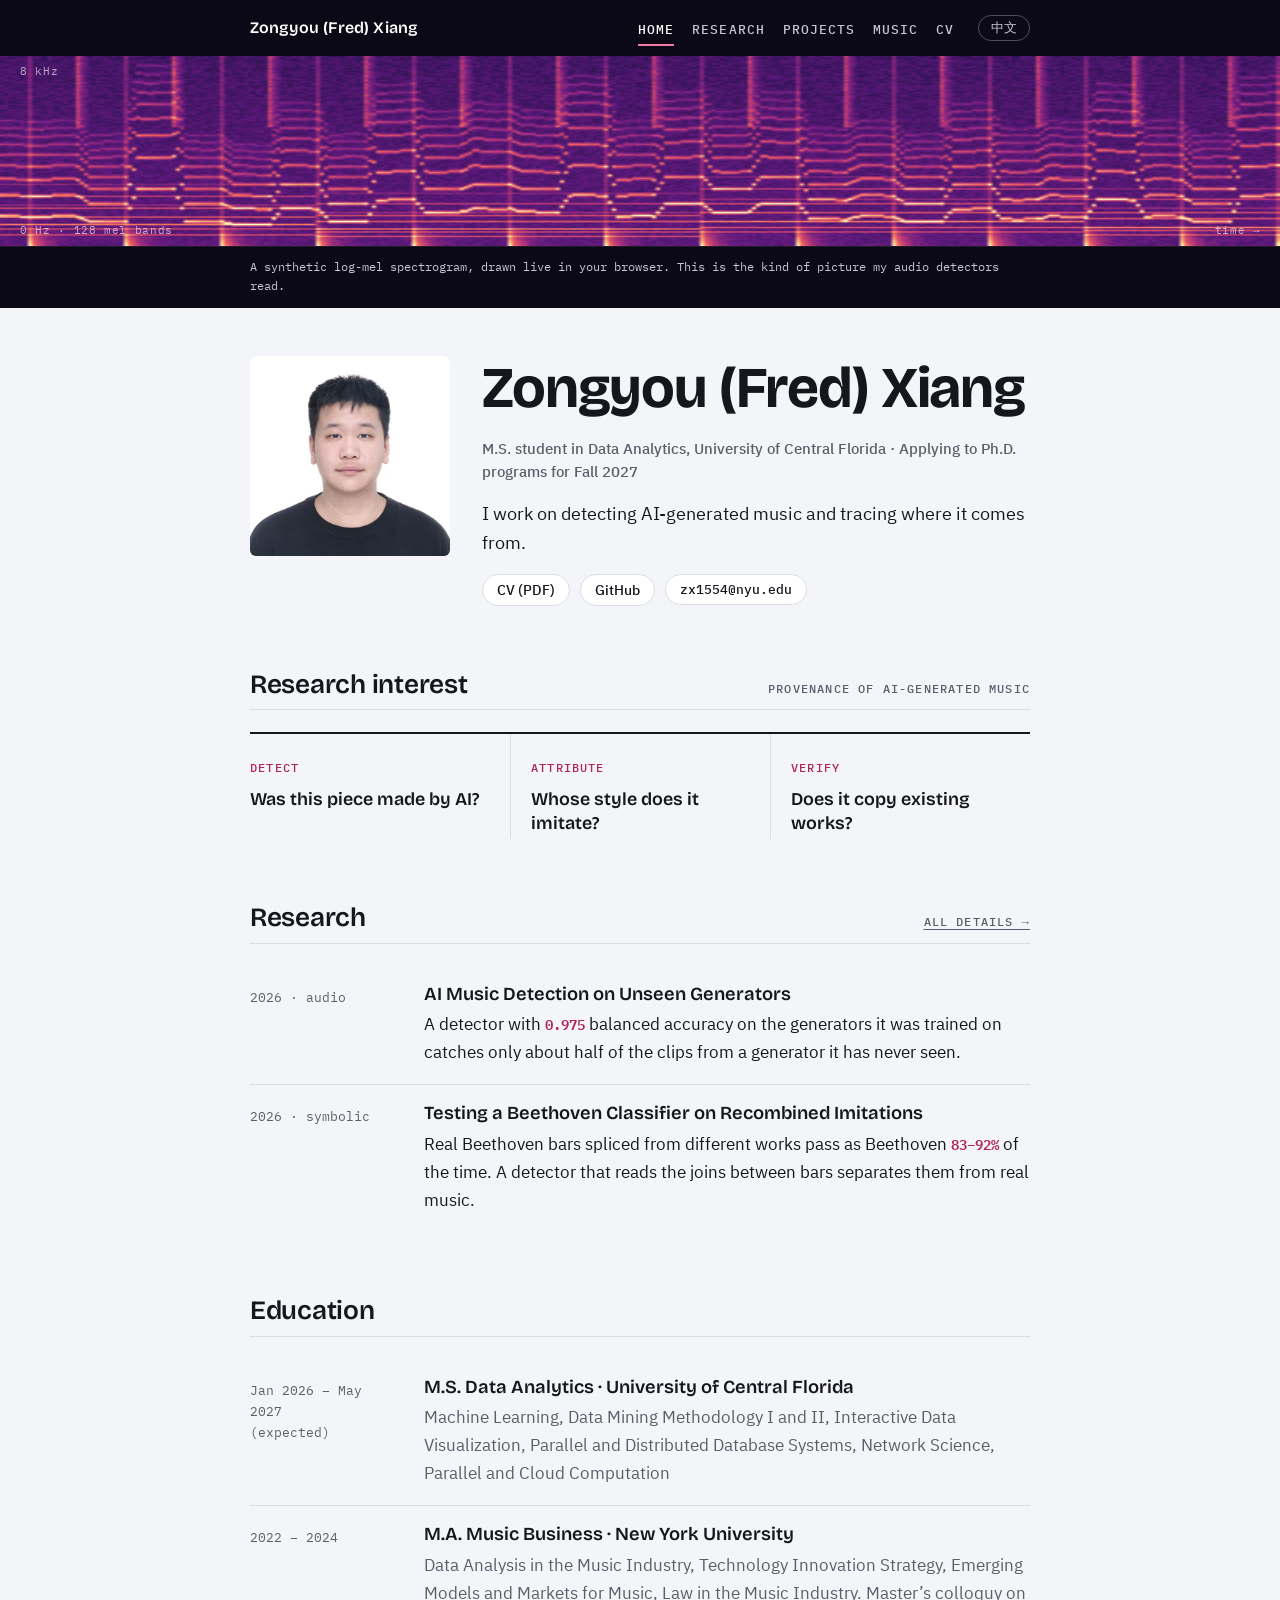
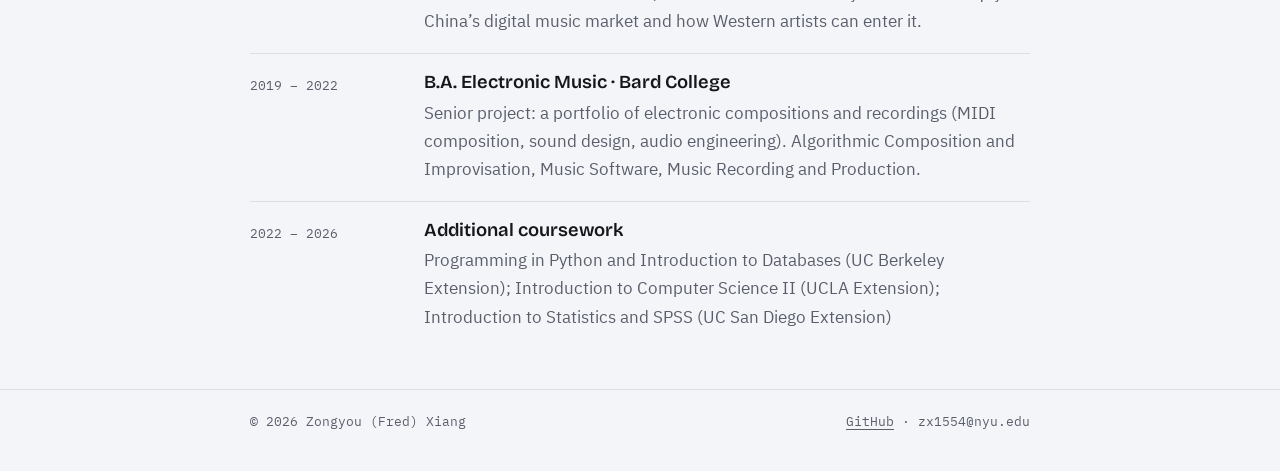
==== index.html @ 9292cb85 "Add files via upload" ====
<!doctype html>
<html lang="en">
<head>
<meta charset="utf-8">
<meta name="viewport" content="width=device-width, initial-scale=1">
<title>Zongyou (Fred) Xiang</title>
<meta name="description" content="Zongyou (Fred) Xiang: M.S. Data Analytics student at UCF researching how to detect AI-generated music, identify whom it imitates, and verify whether it copies existing works.">
<link rel="alternate" hreflang="zh-CN" href="zh/index.html">
<link rel="preload" href="assets/fonts/bricolage-grotesque-latin-opsz-normal.woff2" as="font" type="font/woff2" crossorigin>
<link rel="stylesheet" href="assets/fonts.css?v=20261108e">
<link rel="stylesheet" href="assets/site.css?v=20261108e">
</head>
<body>
<header class="topbar">
  <div class="wrap">
    <a class="brand" href="index.html">Zongyou (Fred) Xiang</a>
    <nav aria-label="Main"><ul class="nav">
      <li><a href="index.html" aria-current="page">Home</a></li>
      <li><a href="research.html">Research</a></li>
      <li><a href="projects.html">Projects</a></li>
      <li><a href="music.html">Music</a></li>
      <li><a href="cv.html">CV</a></li>
    </ul></nav>
    <a class="lang-switch" href="zh/index.html" hreflang="zh-CN" lang="zh-CN">中文</a>
  </div>
</header>
<div class="band" aria-hidden="true">
  <canvas class="spectro"></canvas>
  <span class="axis tl">8 kHz</span><span class="axis bl">0 Hz · 128 mel bands</span><span class="axis br">time →</span>
</div>
<div class="band-caption"><div class="wrap">A synthetic log-mel spectrogram, drawn live in your browser. This is the kind of picture my audio detectors read.</div></div>
<main class="wrap">

<section class="intro">
  <div class="portrait"><img src="assets/photo.jpg" alt="Portrait of Zongyou (Fred) Xiang" width="560" height="560"></div>
  <div class="stack">
    <h1>Zongyou (Fred) Xiang</h1>
    <p class="role">M.S. student in Data Analytics, University of Central Florida · Applying to Ph.D. programs for Fall 2027</p>
    <p class="lede">I work on detecting AI-generated music and tracing where it comes from.</p>
    <ul class="chips">
      <li><a href="cv.pdf">CV (PDF)</a></li>
      <li><a href="https://github.com/xiangzongyou">GitHub</a></li>
      <li><span class="mono">zx1554@nyu.edu</span></li>
    </ul>
  </div>
</section>

<section>
  <div class="section-head"><h2>Research interest</h2><span class="label">Provenance of AI-generated music</span></div>
  <div class="questions">
    <div class="q"><span class="label">Detect</span><p>Was this piece made by AI?</p></div>
    <div class="q"><span class="label">Attribute</span><p>Whose style does it imitate?</p></div>
    <div class="q"><span class="label">Verify</span><p>Does it copy existing works?</p></div>
  </div>
</section>

<section>
  <div class="section-head"><h2>Research</h2><a class="label" href="research.html">All details →</a></div>
  <div class="entry">
    <div class="when">2026 · audio</div>
    <div>
      <h3><a href="research.html#unseen">AI Music Detection on Unseen Generators</a></h3>
      <p>A detector with <span class="num">0.975</span> balanced accuracy on the generators it was trained on catches only about half of the clips from a generator it has never seen.</p>
    </div>
  </div>
  <div class="entry">
    <div class="when">2026 · symbolic</div>
    <div>
      <h3><a href="research.html#beethoven">Testing a Beethoven Classifier on Recombined Imitations</a></h3>
      <p>Real Beethoven bars spliced from different works pass as Beethoven <span class="num">83–92%</span> of the time. A detector that reads the joins between bars separates them from real music.</p>
    </div>
  </div>
</section>


<section>
  <div class="section-head"><h2>Education</h2></div>
  <div class="entry"><div class="when">Jan 2026 – May 2027<br>(expected)</div><div><h3>M.S. Data Analytics · University of Central Florida</h3><p class="muted">Machine Learning, Data Mining Methodology I and II, Interactive Data Visualization, Parallel and Distributed Database Systems, Network Science, Parallel and Cloud Computation</p></div></div>
  <div class="entry"><div class="when">2022 – 2024</div><div><h3>M.A. Music Business · New York University</h3><p class="muted">Data Analysis in the Music Industry, Technology Innovation Strategy, Emerging Models and Markets for Music, Law in the Music Industry. Master’s colloquy on China’s digital music market and how Western artists can enter it.</p></div></div>
  <div class="entry"><div class="when">2019 – 2022</div><div><h3>B.A. Electronic Music · Bard College</h3><p class="muted">Senior project: a portfolio of electronic compositions and recordings (MIDI composition, sound design, audio engineering). Algorithmic Composition and Improvisation, Music Software, Music Recording and Production.</p></div></div>
  <div class="entry"><div class="when">2022 – 2026</div><div><h3>Additional coursework</h3><p class="muted">Programming in Python and Introduction to Databases (UC Berkeley Extension); Introduction to Computer Science II (UCLA Extension); Introduction to Statistics and SPSS (UC San Diego Extension)</p></div></div>
</section>

</main>
<footer><div class="wrap"><span>© 2026 Zongyou (Fred) Xiang</span><span><a href="https://github.com/xiangzongyou">GitHub</a> · zx1554@nyu.edu</span></div></footer>
<script src="assets/spectro.js?v=20261108e"></script>
<script src="assets/media.js?v=20261108e"></script>
</body>
</html>
---- assets/fonts.css ----
/* Fonts are served from this site (no Google Fonts), so pages load the same everywhere.
   IBM Plex and Bricolage Grotesque are licensed under the SIL Open Font License (see fonts/). */
@font-face { font-family: "Bricolage Grotesque"; font-style: normal; font-display: swap; font-weight: 200 800;
  src: url("fonts/bricolage-grotesque-latin-opsz-normal.woff2") format("woff2-variations"), url("fonts/bricolage-grotesque-latin-opsz-normal.woff2") format("woff2"); }
@font-face { font-family: "IBM Plex Sans"; font-style: normal; font-weight: 400; font-display: swap; src: url("fonts/ibm-plex-sans-latin-400-normal.woff2") format("woff2"); }
@font-face { font-family: "IBM Plex Sans"; font-style: italic; font-weight: 400; font-display: swap; src: url("fonts/ibm-plex-sans-latin-400-italic.woff2") format("woff2"); }
@font-face { font-family: "IBM Plex Sans"; font-style: normal; font-weight: 500; font-display: swap; src: url("fonts/ibm-plex-sans-latin-500-normal.woff2") format("woff2"); }
@font-face { font-family: "IBM Plex Sans"; font-style: normal; font-weight: 600; font-display: swap; src: url("fonts/ibm-plex-sans-latin-600-normal.woff2") format("woff2"); }
@font-face { font-family: "IBM Plex Mono"; font-style: normal; font-weight: 400; font-display: swap; src: url("fonts/ibm-plex-mono-latin-400-normal.woff2") format("woff2"); }
@font-face { font-family: "IBM Plex Mono"; font-style: normal; font-weight: 500; font-display: swap; src: url("fonts/ibm-plex-mono-latin-500-normal.woff2") format("woff2"); }
@font-face { font-family: "IBM Plex Mono"; font-style: normal; font-weight: 600; font-display: swap; src: url("fonts/ibm-plex-mono-latin-600-normal.woff2") format("woff2"); }
---- assets/site.css ----
/* Layout concept: every page opens under a dark spectrogram band (the input a detector reads);
   content sits in one reading column with mono "margin labels" carrying units and dates. */
:root {
  --paper: #f4f5f8;
  --surface: #ffffff;
  --ink: #16171d;
  --muted: #5a5e6c;
  --line: #dcdee6;
  --accent: #b0245e;      /* magma crimson, taken from the spectrogram colormap */
  --accent-soft: #f7e6ed;
  --band: #0c0916;        /* spectrogram ground: dark in both themes on purpose */
  --band-text: #c9c3d8;
  --figure-bg: #ffffff;
  --display: "Bricolage Grotesque", "Avenir Next", "Segoe UI", sans-serif;
  --body: "IBM Plex Sans", "Segoe UI", system-ui, sans-serif;
  --mono: "IBM Plex Mono", ui-monospace, "SFMono-Regular", Menlo, Consolas, monospace;
  color-scheme: light;
}
@media (prefers-color-scheme: dark) {
  :root:not([data-theme="light"]) {
    --paper: #0f1016; --surface: #171923; --ink: #eceef3; --muted: #a2a6b6;
    --line: #2a2d3b; --accent: #f27ba4; --accent-soft: #2a1a24;
    --band: #07050e; --band-text: #b9b3c9; --figure-bg: #f4f5f8;
    color-scheme: dark;
  }
}
:root[data-theme="dark"] {
  --paper: #0f1016; --surface: #171923; --ink: #eceef3; --muted: #a2a6b6;
  --line: #2a2d3b; --accent: #f27ba4; --accent-soft: #2a1a24;
  --band: #07050e; --band-text: #b9b3c9; --figure-bg: #f4f5f8;
  color-scheme: dark;
}

* { box-sizing: border-box; }
html { -webkit-text-size-adjust: 100%; }
body {
  margin: 0; background: var(--paper); color: var(--ink);
  font: 400 17px/1.65 var(--body);
}
img { max-width: 100%; height: auto; display: block; }
a { color: var(--accent); text-underline-offset: 3px; text-decoration-thickness: 1px; }
a:hover { text-decoration-thickness: 2px; }
a:focus-visible, button:focus-visible { outline: 2px solid var(--accent); outline-offset: 3px; border-radius: 4px; }

.wrap {
  max-width: 820px; margin: 0 auto;
  padding-left: max(20px, env(safe-area-inset-left, 0px));
  padding-right: max(20px, env(safe-area-inset-right, 0px));
}

/* ---------- top bar ---------- */
.topbar { background: var(--band); color: var(--band-text); }
.topbar .wrap { display: flex; align-items: center; justify-content: space-between; gap: 12px 24px; flex-wrap: wrap; padding-block: 14px; }
.brand { font: 600 1rem/1.2 var(--display); color: #fff; text-decoration: none; letter-spacing: .01em; }
.nav { display: flex; flex-wrap: wrap; gap: 4px 18px; margin: 0; padding: 0; list-style: none; }
.nav a {
  color: var(--band-text); text-decoration: none; font: 500 .8rem/1 var(--mono);
  letter-spacing: .08em; text-transform: uppercase; padding: 6px 0; border-bottom: 2px solid transparent;
}
.nav a:hover { color: #fff; }
.nav a[aria-current="page"] { color: #fff; border-bottom-color: #f27ba4; }

/* ---------- spectrogram band ---------- */
.band { background: var(--band); position: relative; }
.band canvas { display: block; width: 100%; height: 190px; }
.band.slim canvas { height: 56px; }
.band .axis {
  position: absolute; font: 400 .68rem/1 var(--mono); color: rgba(255,255,255,.62);
  letter-spacing: .06em; pointer-events: none;
}
.axis.tl { top: 10px; left: max(20px, env(safe-area-inset-left, 0px)); }
.axis.bl { bottom: 10px; left: max(20px, env(safe-area-inset-left, 0px)); }
.axis.br { bottom: 10px; right: max(20px, env(safe-area-inset-right, 0px)); }
.band-caption {
  background: var(--band); color: var(--band-text); font: 400 .78rem/1.5 var(--mono);
  border-top: 1px solid rgba(255,255,255,.08);
}
.band-caption .wrap { padding-block: 10px 14px; }

/* ---------- type ---------- */
h1, h2, h3 { font-family: var(--display); font-weight: 600; line-height: 1.12; text-wrap: balance; margin: 0; }
h1 { font-size: clamp(2.3rem, 6vw, 3.6rem); letter-spacing: -.02em; font-weight: 700; }
h2 { font-size: 1.65rem; letter-spacing: -.01em; }
h3 { font-size: 1.3rem; }
p { margin: 0; }
.label {
  font: 500 .74rem/1.3 var(--mono); letter-spacing: .1em; text-transform: uppercase; color: var(--muted);
}
.lede { font-size: 1.12rem; color: var(--ink); }
.muted { color: var(--muted); }

main { padding-block: 48px 40px; }
.stack { display: flex; flex-direction: column; gap: 16px; }
section + section { margin-top: 64px; }
.section-head { display: flex; align-items: baseline; justify-content: space-between; gap: 12px; flex-wrap: wrap;
  border-bottom: 1px solid var(--line); padding-bottom: 10px; margin-bottom: 22px; }

/* ---------- home intro ---------- */
.intro { display: grid; grid-template-columns: 200px minmax(0, 1fr); gap: 32px; align-items: start; }
.portrait { width: 200px; aspect-ratio: 1; border-radius: 6px; overflow: hidden; background: var(--line); max-width: 100%; }
.portrait img { width: 100%; height: 100%; object-fit: cover; filter: saturate(.92); }
.role { font: 500 .95rem/1.5 var(--body); color: var(--muted); }
.chips { display: flex; flex-wrap: wrap; gap: 10px; margin: 0; padding: 0; list-style: none; }
.chips a, .chips span {
  display: inline-flex; align-items: center; gap: 8px; padding: 8px 14px; border-radius: 999px;
  border: 1px solid var(--line); background: var(--surface); color: var(--ink);
  font: 500 .88rem/1 var(--body); text-decoration: none;
}
.chips a:hover { border-color: var(--accent); color: var(--accent); }
.chips .mono { font-family: var(--mono); font-size: .82rem; }

/* three questions */
.questions { display: grid; grid-template-columns: repeat(3, minmax(0, 1fr)); gap: 0; border-top: 2px solid var(--ink); }
.q { padding: 18px 20px 4px 0; }
.q + .q { padding-left: 20px; border-left: 1px solid var(--line); }
.q .label { color: var(--accent); }
.q p { font: 600 1.12rem/1.3 var(--display); margin-top: 8px; }

/* entries (research teasers, education) */
.entry { display: grid; grid-template-columns: 150px minmax(0, 1fr); gap: 6px 24px; padding: 18px 0; border-bottom: 1px solid var(--line); }
.entry:last-child { border-bottom: 0; }
.entry .when { font: 400 .82rem/1.6 var(--mono); color: var(--muted); padding-top: 3px; }
.entry h3 { font-size: 1.15rem; margin-bottom: 6px; }
.entry h3 a { color: var(--ink); text-decoration: none; }
.entry h3 a:hover { color: var(--accent); }
.entry .num { font: 600 .9rem var(--mono); color: var(--accent); }

/* ---------- research articles ---------- */
.project { scroll-margin-top: 24px; }
.project + .project { margin-top: 80px; padding-top: 48px; border-top: 2px solid var(--ink); }
.project .meta { font: 400 .82rem/1.6 var(--mono); color: var(--muted); margin-top: 10px; }
.finding { font: 500 1.3rem/1.4 var(--display); margin-top: 18px; letter-spacing: -.005em; }
.stats { display: grid; grid-template-columns: repeat(3, minmax(0, 1fr)); gap: 0; margin-top: 26px; border-block: 1px solid var(--line); }
.stat { padding: 16px 16px 16px 0; }
.stat + .stat { padding-left: 16px; border-left: 1px solid var(--line); }
.stat b { display: block; font: 600 2rem/1 var(--mono); color: var(--accent); font-variant-numeric: tabular-nums; letter-spacing: -.02em; }
.stat span { display: block; margin-top: 8px; font-size: .9rem; color: var(--muted); line-height: 1.45; }
figure { margin: 30px 0 0; }
figure .frame { background: var(--figure-bg); border: 1px solid var(--line); border-radius: 6px; padding: 12px; overflow-x: auto; }
figcaption { font: 400 .82rem/1.55 var(--mono); color: var(--muted); margin-top: 10px; }
.points { margin: 26px 0 0; padding: 0; list-style: none; display: flex; flex-direction: column; gap: 14px; }
.points li { padding-left: 22px; position: relative; }
.points li::before { content: ""; position: absolute; left: 0; top: .62em; width: 10px; height: 2px; background: var(--accent); }
.points b { font-weight: 600; }
.repo-links { display: flex; flex-wrap: wrap; gap: 10px 22px; margin-top: 26px; font: 500 .92rem/1.4 var(--body); }
.note { font-size: .9rem; color: var(--muted); margin-top: 20px; }

/* svg chart */
.chart svg { width: 100%; min-width: 520px; height: auto; display: block; }
.chart .frame { background: var(--surface); }
.chart text { font-family: var(--mono); fill: var(--ink); }
.chart .tick { fill: var(--muted); font-size: 11px; }
.chart .grid { stroke: var(--line); stroke-width: 1; }
.chart .bar { fill: var(--muted); opacity: .45; }
.chart .bar.real { fill: var(--ink); opacity: .85; }
.chart .bar.fake { fill: var(--accent); opacity: 1; }

/* ---------- music ---------- */
.tracks { border-top: 2px solid var(--ink); }
.track { display: grid; grid-template-columns: 56px minmax(0, 1fr) auto; gap: 4px 18px; align-items: baseline; padding: 18px 0; border-bottom: 1px solid var(--line); }
.track .no { font: 500 .85rem var(--mono); color: var(--muted); }
.track h3 { font-size: 1.15rem; }
.track .yr { font: 400 .85rem var(--mono); color: var(--muted); }
.track p { grid-column: 2 / -1; color: var(--muted); font-size: .95rem; }
.empty { border: 1px dashed var(--line); border-radius: 6px; padding: 28px; text-align: center; color: var(--muted); background: var(--surface); }

/* ---------- cv ---------- */
.cv-actions { display: flex; flex-wrap: wrap; gap: 12px; }
.button {
  display: inline-flex; align-items: center; gap: 8px; padding: 11px 18px; border-radius: 6px;
  background: var(--ink); color: var(--paper); font: 600 .92rem/1 var(--body); text-decoration: none;
}
.button:hover { background: var(--accent); color: #fff; }
.button.ghost { background: transparent; color: var(--ink); border: 1px solid var(--line); }
.button.ghost:hover { border-color: var(--accent); color: var(--accent); background: transparent; }
.cv-entry { display: grid; grid-template-columns: 150px minmax(0, 1fr); gap: 4px 24px; padding: 14px 0; border-bottom: 1px solid var(--line); }
.cv-entry:last-child { border-bottom: 0; }
.cv-entry .when { font: 400 .82rem/1.6 var(--mono); color: var(--muted); padding-top: 3px; }
.cv-entry h3 { font-size: 1.08rem; font-family: var(--body); font-weight: 600; }
.cv-entry p { color: var(--muted); font-size: .95rem; }

/* ---------- footer ---------- */
footer { border-top: 1px solid var(--line); }
footer .wrap { padding-block: 22px 40px; display: flex; justify-content: space-between; flex-wrap: wrap; gap: 8px 20px;
  font: 400 .8rem/1.5 var(--mono); color: var(--muted); }
footer a { color: var(--muted); }

/* ---------- small screens ---------- */
@media (max-width: 640px) {
  body { font-size: 16px; }
  main { padding-block: 32px 28px; }
  .intro { grid-template-columns: 1fr; gap: 22px; }
  .portrait { width: 132px; }
  .questions { grid-template-columns: 1fr; }
  .q, .q + .q { padding: 14px 0; border-left: 0; }
  .q + .q { border-top: 1px solid var(--line); }
  .entry, .cv-entry { grid-template-columns: 1fr; gap: 2px; }
  .stats { grid-template-columns: 1fr; }
  .stat, .stat + .stat { padding: 14px 0; border-left: 0; }
  .stat + .stat { border-top: 1px solid var(--line); }
  .band canvas { height: 140px; }
  .track { grid-template-columns: 40px minmax(0, 1fr); }
  .track .yr { grid-column: 2; }
}
@media (prefers-reduced-motion: reduce) { * { scroll-behavior: auto !important; } }

/* ---------- music works ---------- */
.work { display: grid; grid-template-columns: minmax(0, 1.4fr) minmax(0, 1fr); gap: 24px; align-items: start; }
.video { position: relative; aspect-ratio: 16 / 9; max-width: 100%; background: var(--band); border-radius: 6px; overflow: hidden; }
.video iframe, .video-play, .video-play img { position: absolute; inset: 0; width: 100%; height: 100%; border: 0; }
.video-play { padding: 0; cursor: pointer; background: var(--band); }
.video-play img { object-fit: cover; opacity: .9; transition: opacity .2s; }
.video-play:hover img { opacity: 1; }
.play-icon { position: absolute; left: 50%; top: 50%; width: 68px; height: 48px; transform: translate(-50%, -50%);
  background: var(--accent); border-radius: 12px; }
.play-icon::after { content: ""; position: absolute; left: 27px; top: 14px; border-style: solid; border-width: 10px 0 10px 17px;
  border-color: transparent transparent transparent #fff; }
.work-text { display: flex; flex-direction: column; gap: 8px; }
.role-tag { font: 500 .74rem/1.3 var(--mono); letter-spacing: .1em; text-transform: uppercase; color: var(--accent); }
@media (max-width: 640px) { .work { grid-template-columns: 1fr; gap: 14px; } }

/* ---------- audio players ---------- */
.player { display: grid; grid-template-columns: 52px minmax(0, 1fr); gap: 16px; align-items: center; padding: 18px 0; border-bottom: 1px solid var(--line); }
.pp { width: 52px; height: 52px; border-radius: 50%; border: 1px solid var(--line); background: var(--surface); cursor: pointer; display: grid; place-items: center; padding: 0; }
.pp:hover { border-color: var(--accent); }
.pp-icon { width: 0; height: 0; border-style: solid; border-width: 9px 0 9px 15px; border-color: transparent transparent transparent var(--ink); margin-left: 4px; }
.player.playing .pp { background: var(--accent); border-color: var(--accent); }
.player.playing .pp-icon { width: 14px; height: 18px; border: 0; margin: 0; border-left: 4px solid #fff; border-right: 4px solid #fff; }
.player-main { min-width: 0; display: flex; flex-direction: column; gap: 6px; }
.player-head { display: flex; align-items: baseline; justify-content: space-between; gap: 12px; }
.player-head h3 { font-size: 1.12rem; }
.player-head .en { font-family: var(--body); font-weight: 400; color: var(--muted); font-size: .95rem; margin-left: 6px; }
.player-head .yr { font: 400 .82rem var(--mono); color: var(--muted); white-space: nowrap; }
.wave { height: 40px; cursor: pointer; position: relative; border-radius: 3px; }
.wave canvas { width: 100%; height: 100%; display: block; }
.wave:focus-visible { outline: 2px solid var(--accent); outline-offset: 3px; }
.times { display: flex; justify-content: space-between; font: 400 .74rem var(--mono); color: var(--muted); font-variant-numeric: tabular-nums; }
@media (max-width: 640px) { .player { grid-template-columns: 44px minmax(0, 1fr); gap: 12px; } .pp { width: 44px; height: 44px; } .player-head .en { display: block; margin-left: 0; } }

/* ---------- language switch + Chinese pages ---------- */
.lang-switch { order: 3; color: var(--band-text); text-decoration: none; font: 500 .8rem/1 var(--mono);
  border: 1px solid rgba(255,255,255,.28); border-radius: 999px; padding: 6px 12px; }
.lang-switch:hover { color: #fff; border-color: #f27ba4; }
.topbar nav { order: 2; margin-left: auto; }
@media (max-width: 640px) {
  .lang-switch { order: 2; margin-left: auto; }
  .topbar nav { order: 3; width: 100%; margin-left: 0; }
}
html[lang="zh-CN"] {
  --display: "Bricolage Grotesque", "PingFang SC", "Hiragino Sans GB", "Microsoft YaHei", "Noto Sans SC", sans-serif;
  --body: "IBM Plex Sans", "PingFang SC", "Hiragino Sans GB", "Microsoft YaHei", "Noto Sans SC", system-ui, sans-serif;
  --mono: "IBM Plex Mono", "PingFang SC", "Microsoft YaHei", ui-monospace, Menlo, Consolas, monospace;
}
html[lang="zh-CN"] body { line-height: 1.8; }
html[lang="zh-CN"] h1 { letter-spacing: 0; }
html[lang="zh-CN"] .label, html[lang="zh-CN"] .role-tag { letter-spacing: .06em; }
.name-en { display: block; font: 500 1.05rem/1.4 var(--body); color: var(--muted); margin-top: 6px; letter-spacing: 0; }

/* Without the script, each track falls back to the browser's own audio controls. */
.player .native { width: 100%; height: 40px; }
.player:not(.enhanced) .pp, .player:not(.enhanced) .wave, .player:not(.enhanced) .times { display: none; }
.player:not(.enhanced) { grid-template-columns: minmax(0, 1fr); }
.player.enhanced .native { display: none; }
.zh-sub { font-family: var(--body); font-weight: 400; color: var(--muted); font-size: .95rem; margin-left: 6px; }
@media (max-width: 640px) { .player-head .zh-sub { display: block; margin-left: 0; } }

/* home: degrees as a short list */
.degrees { list-style: none; margin: 0; padding: 0; display: flex; flex-direction: column; gap: 6px; }
.degrees li { display: flex; justify-content: space-between; align-items: baseline; gap: 16px; padding-left: 20px; position: relative; }
.degrees li::before { content: ""; position: absolute; left: 0; top: .78em; width: 10px; height: 2px; background: var(--accent); }
.degrees .deg { min-width: 0; }
.degrees b { font-weight: 600; }
.degrees .yrs { font: 400 .82rem var(--mono); color: var(--muted); white-space: nowrap; }
@media (max-width: 640px) { .degrees li { flex-direction: column; gap: 0; } }
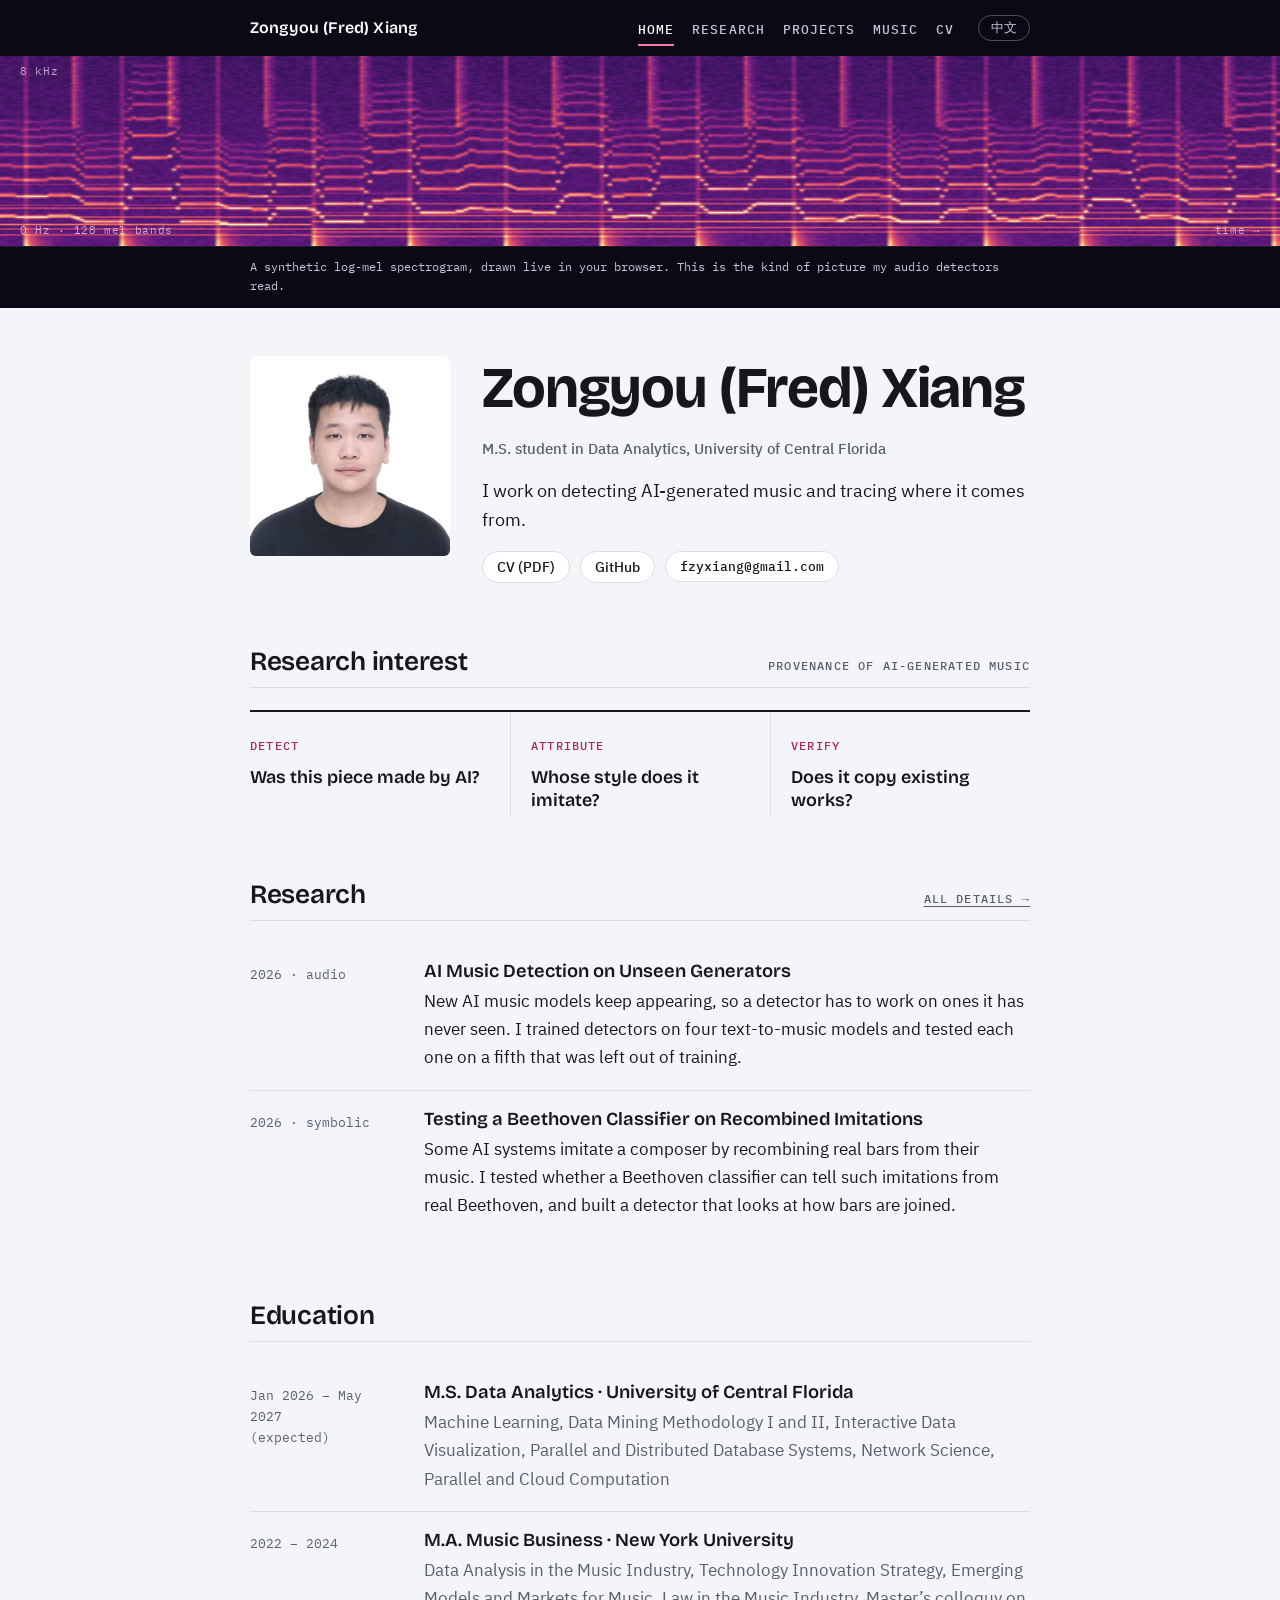
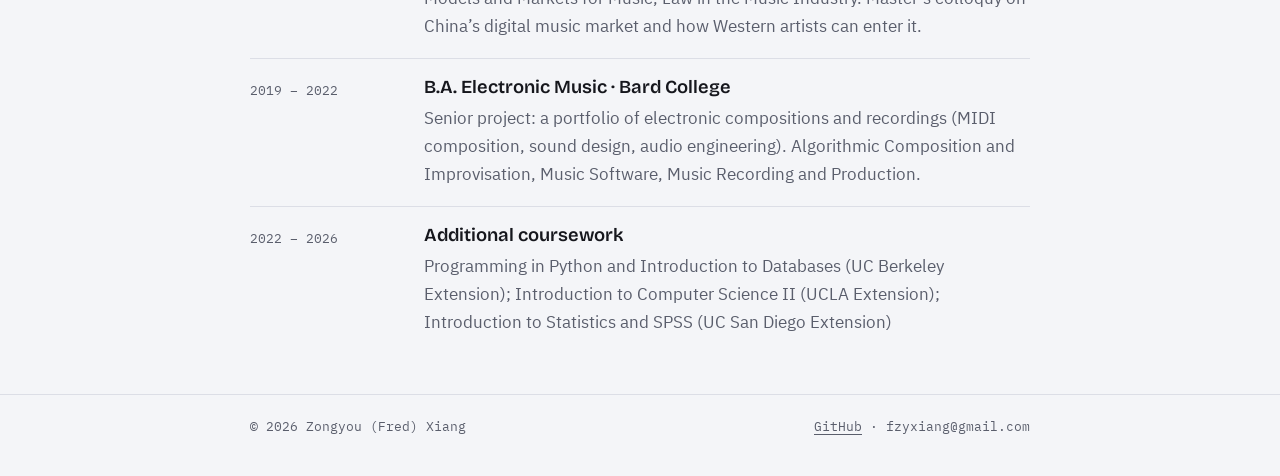
==== commit 3871cf55: "Add files via upload" ====
--- a/index.html
+++ b/index.html
@@ -7,8 +7,8 @@
 <meta name="description" content="Zongyou (Fred) Xiang: M.S. Data Analytics student at UCF researching how to detect AI-generated music, identify whom it imitates, and verify whether it copies existing works.">
 <link rel="alternate" hreflang="zh-CN" href="zh/index.html">
 <link rel="preload" href="assets/fonts/bricolage-grotesque-latin-opsz-normal.woff2" as="font" type="font/woff2" crossorigin>
-<link rel="stylesheet" href="assets/fonts.css?v=20261108e">
-<link rel="stylesheet" href="assets/site.css?v=20261108e">
+<link rel="stylesheet" href="assets/fonts.css?v=20261108f">
+<link rel="stylesheet" href="assets/site.css?v=20261108f">
 </head>
 <body>
 <header class="topbar">
@@ -35,12 +35,12 @@
   <div class="portrait"><img src="assets/photo.jpg" alt="Portrait of Zongyou (Fred) Xiang" width="560" height="560"></div>
   <div class="stack">
     <h1>Zongyou (Fred) Xiang</h1>
-    <p class="role">M.S. student in Data Analytics, University of Central Florida · Applying to Ph.D. programs for Fall 2027</p>
+    <p class="role">M.S. student in Data Analytics, University of Central Florida</p>
     <p class="lede">I work on detecting AI-generated music and tracing where it comes from.</p>
     <ul class="chips">
       <li><a href="cv.pdf">CV (PDF)</a></li>
       <li><a href="https://github.com/xiangzongyou">GitHub</a></li>
-      <li><span class="mono">zx1554@nyu.edu</span></li>
+      <li><span class="mono">fzyxiang@gmail.com</span></li>
     </ul>
   </div>
 </section>
@@ -60,14 +60,14 @@
     <div class="when">2026 · audio</div>
     <div>
       <h3><a href="research.html#unseen">AI Music Detection on Unseen Generators</a></h3>
-      <p>A detector with <span class="num">0.975</span> balanced accuracy on the generators it was trained on catches only about half of the clips from a generator it has never seen.</p>
+      <p>New AI music models keep appearing, so a detector has to work on ones it has never seen. I trained detectors on four text-to-music models and tested each one on a fifth that was left out of training.</p>
     </div>
   </div>
   <div class="entry">
     <div class="when">2026 · symbolic</div>
     <div>
       <h3><a href="research.html#beethoven">Testing a Beethoven Classifier on Recombined Imitations</a></h3>
-      <p>Real Beethoven bars spliced from different works pass as Beethoven <span class="num">83–92%</span> of the time. A detector that reads the joins between bars separates them from real music.</p>
+      <p>Some AI systems imitate a composer by recombining real bars from their music. I tested whether a Beethoven classifier can tell such imitations from real Beethoven, and built a detector that looks at how bars are joined.</p>
     </div>
   </div>
 </section>
@@ -82,8 +82,8 @@
 </section>
 
 </main>
-<footer><div class="wrap"><span>© 2026 Zongyou (Fred) Xiang</span><span><a href="https://github.com/xiangzongyou">GitHub</a> · zx1554@nyu.edu</span></div></footer>
-<script src="assets/spectro.js?v=20261108e"></script>
-<script src="assets/media.js?v=20261108e"></script>
+<footer><div class="wrap"><span>© 2026 Zongyou (Fred) Xiang</span><span><a href="https://github.com/xiangzongyou">GitHub</a> · fzyxiang@gmail.com</span></div></footer>
+<script src="assets/spectro.js?v=20261108f"></script>
+<script src="assets/media.js?v=20261108f"></script>
 </body>
 </html>
--- a/assets/site.css
+++ b/assets/site.css
@@ -272,3 +272,4 @@
 .degrees b { font-weight: 600; }
 .degrees .yrs { font: 400 .82rem var(--mono); color: var(--muted); white-space: nowrap; }
 @media (max-width: 640px) { .degrees li { flex-direction: column; gap: 0; } }
+.study-intro { margin-top: 18px; }
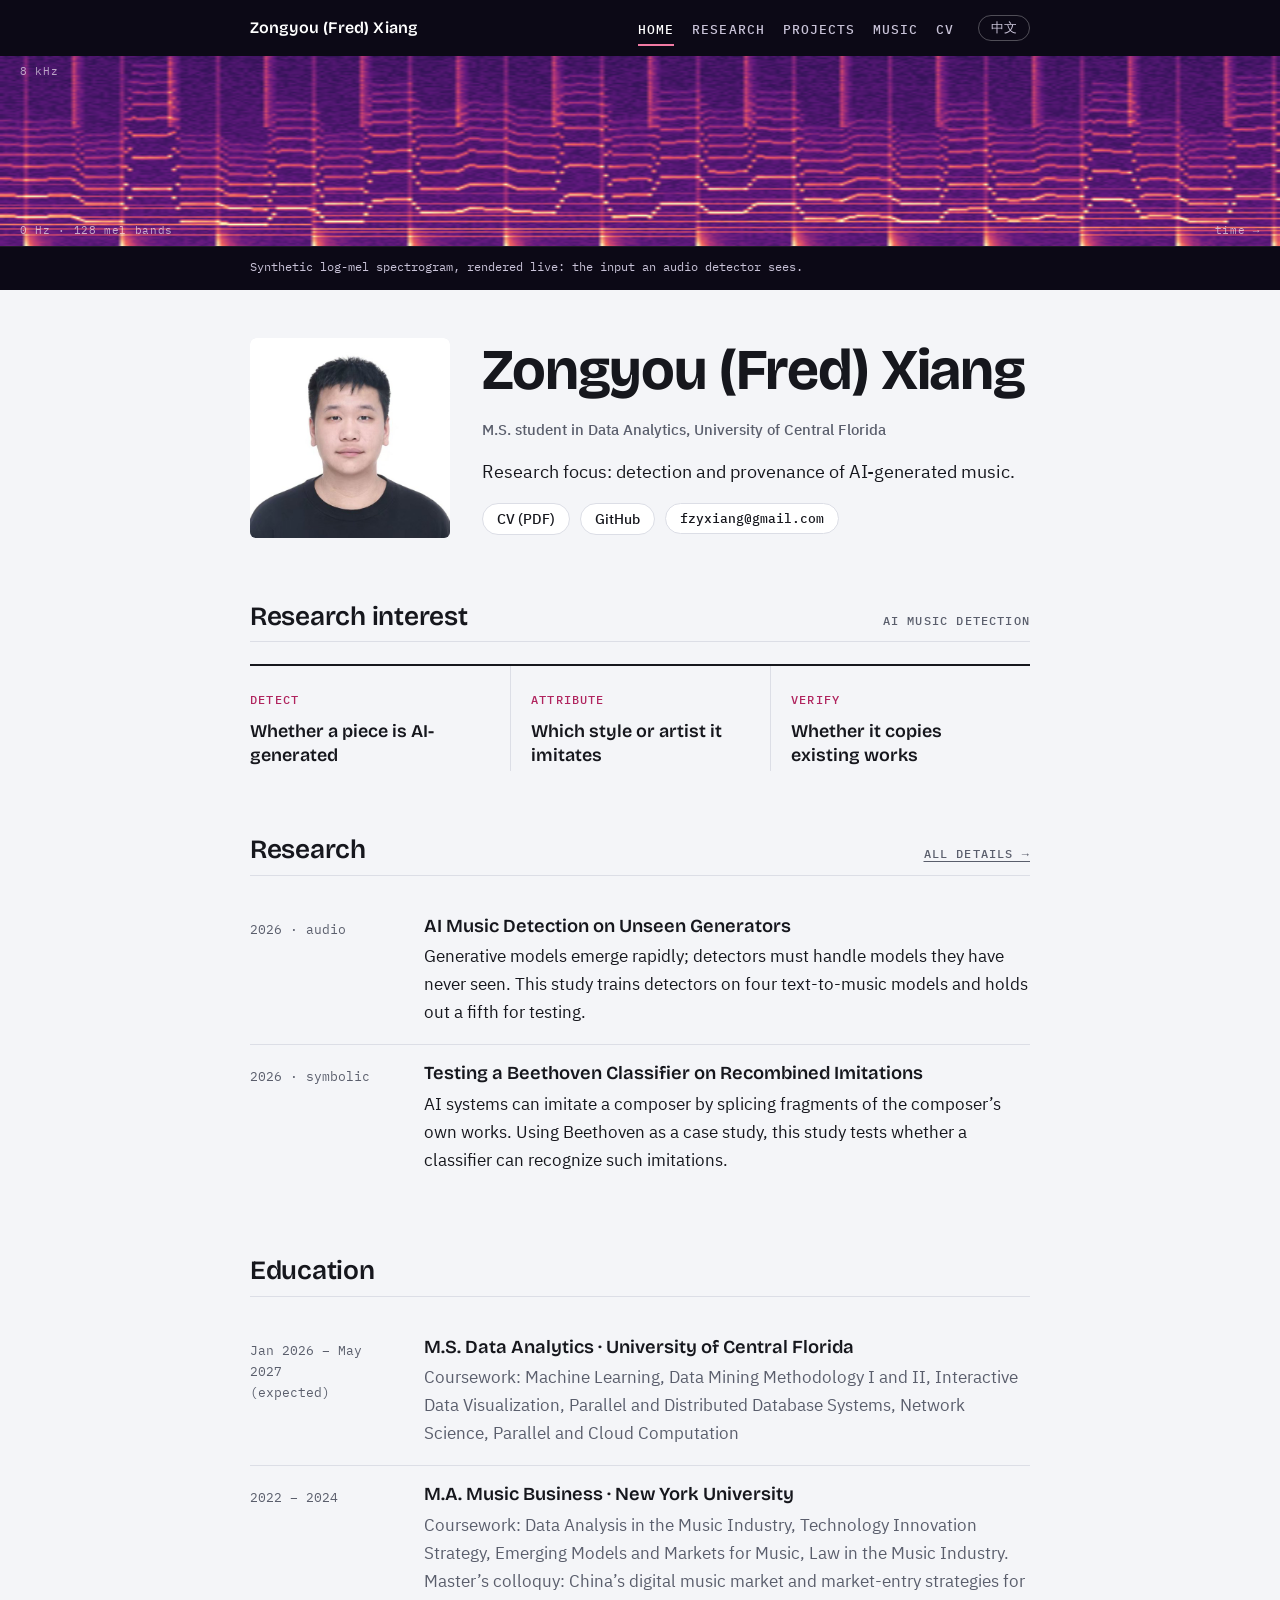
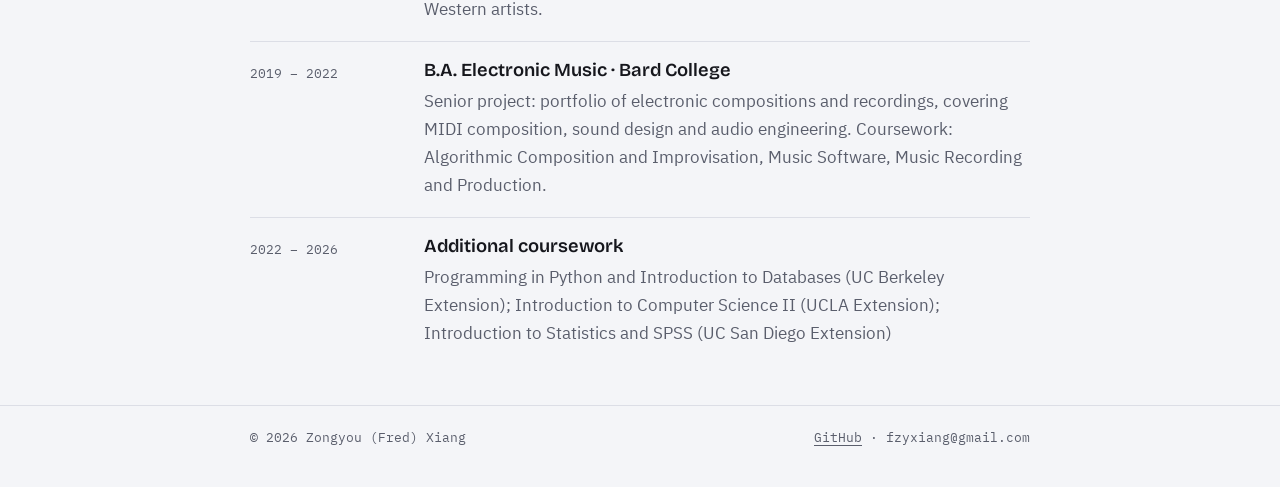
==== commit 52ceda88: "Add files via upload" ====
--- a/index.html
+++ b/index.html
@@ -28,7 +28,7 @@
   <canvas class="spectro"></canvas>
   <span class="axis tl">8 kHz</span><span class="axis bl">0 Hz · 128 mel bands</span><span class="axis br">time →</span>
 </div>
-<div class="band-caption"><div class="wrap">A synthetic log-mel spectrogram, drawn live in your browser. This is the kind of picture my audio detectors read.</div></div>
+<div class="band-caption"><div class="wrap">Synthetic log-mel spectrogram, rendered live: the input an audio detector sees.</div></div>
 <main class="wrap">
 
 <section class="intro">
@@ -36,7 +36,7 @@
   <div class="stack">
     <h1>Zongyou (Fred) Xiang</h1>
     <p class="role">M.S. student in Data Analytics, University of Central Florida</p>
-    <p class="lede">I work on detecting AI-generated music and tracing where it comes from.</p>
+    <p class="lede">Research focus: detection and provenance of AI-generated music.</p>
     <ul class="chips">
       <li><a href="cv.pdf">CV (PDF)</a></li>
       <li><a href="https://github.com/xiangzongyou">GitHub</a></li>
@@ -46,11 +46,11 @@
 </section>
 
 <section>
-  <div class="section-head"><h2>Research interest</h2><span class="label">Provenance of AI-generated music</span></div>
+  <div class="section-head"><h2>Research interest</h2><span class="label">AI music detection</span></div>
   <div class="questions">
-    <div class="q"><span class="label">Detect</span><p>Was this piece made by AI?</p></div>
-    <div class="q"><span class="label">Attribute</span><p>Whose style does it imitate?</p></div>
-    <div class="q"><span class="label">Verify</span><p>Does it copy existing works?</p></div>
+    <div class="q"><span class="label">Detect</span><p>Whether a piece is AI-generated</p></div>
+    <div class="q"><span class="label">Attribute</span><p>Which style or artist it imitates</p></div>
+    <div class="q"><span class="label">Verify</span><p>Whether it copies existing works</p></div>
   </div>
 </section>
 
@@ -60,14 +60,14 @@
     <div class="when">2026 · audio</div>
     <div>
       <h3><a href="research.html#unseen">AI Music Detection on Unseen Generators</a></h3>
-      <p>New AI music models keep appearing, so a detector has to work on ones it has never seen. I trained detectors on four text-to-music models and tested each one on a fifth that was left out of training.</p>
+      <p>Generative models emerge rapidly; detectors must handle models they have never seen. This study trains detectors on four text-to-music models and holds out a fifth for testing.</p>
     </div>
   </div>
   <div class="entry">
     <div class="when">2026 · symbolic</div>
     <div>
       <h3><a href="research.html#beethoven">Testing a Beethoven Classifier on Recombined Imitations</a></h3>
-      <p>Some AI systems imitate a composer by recombining real bars from their music. I tested whether a Beethoven classifier can tell such imitations from real Beethoven, and built a detector that looks at how bars are joined.</p>
+      <p>AI systems can imitate a composer by splicing fragments of the composer’s own works. Using Beethoven as a case study, this study tests whether a classifier can recognize such imitations.</p>
     </div>
   </div>
 </section>
@@ -75,9 +75,9 @@
 
 <section>
   <div class="section-head"><h2>Education</h2></div>
-  <div class="entry"><div class="when">Jan 2026 – May 2027<br>(expected)</div><div><h3>M.S. Data Analytics · University of Central Florida</h3><p class="muted">Machine Learning, Data Mining Methodology I and II, Interactive Data Visualization, Parallel and Distributed Database Systems, Network Science, Parallel and Cloud Computation</p></div></div>
-  <div class="entry"><div class="when">2022 – 2024</div><div><h3>M.A. Music Business · New York University</h3><p class="muted">Data Analysis in the Music Industry, Technology Innovation Strategy, Emerging Models and Markets for Music, Law in the Music Industry. Master’s colloquy on China’s digital music market and how Western artists can enter it.</p></div></div>
-  <div class="entry"><div class="when">2019 – 2022</div><div><h3>B.A. Electronic Music · Bard College</h3><p class="muted">Senior project: a portfolio of electronic compositions and recordings (MIDI composition, sound design, audio engineering). Algorithmic Composition and Improvisation, Music Software, Music Recording and Production.</p></div></div>
+  <div class="entry"><div class="when">Jan 2026 – May 2027<br>(expected)</div><div><h3>M.S. Data Analytics · University of Central Florida</h3><p class="muted">Coursework: Machine Learning, Data Mining Methodology I and II, Interactive Data Visualization, Parallel and Distributed Database Systems, Network Science, Parallel and Cloud Computation</p></div></div>
+  <div class="entry"><div class="when">2022 – 2024</div><div><h3>M.A. Music Business · New York University</h3><p class="muted">Coursework: Data Analysis in the Music Industry, Technology Innovation Strategy, Emerging Models and Markets for Music, Law in the Music Industry. Master’s colloquy: China’s digital music market and market-entry strategies for Western artists.</p></div></div>
+  <div class="entry"><div class="when">2019 – 2022</div><div><h3>B.A. Electronic Music · Bard College</h3><p class="muted">Senior project: portfolio of electronic compositions and recordings, covering MIDI composition, sound design and audio engineering. Coursework: Algorithmic Composition and Improvisation, Music Software, Music Recording and Production.</p></div></div>
   <div class="entry"><div class="when">2022 – 2026</div><div><h3>Additional coursework</h3><p class="muted">Programming in Python and Introduction to Databases (UC Berkeley Extension); Introduction to Computer Science II (UCLA Extension); Introduction to Statistics and SPSS (UC San Diego Extension)</p></div></div>
 </section>
 
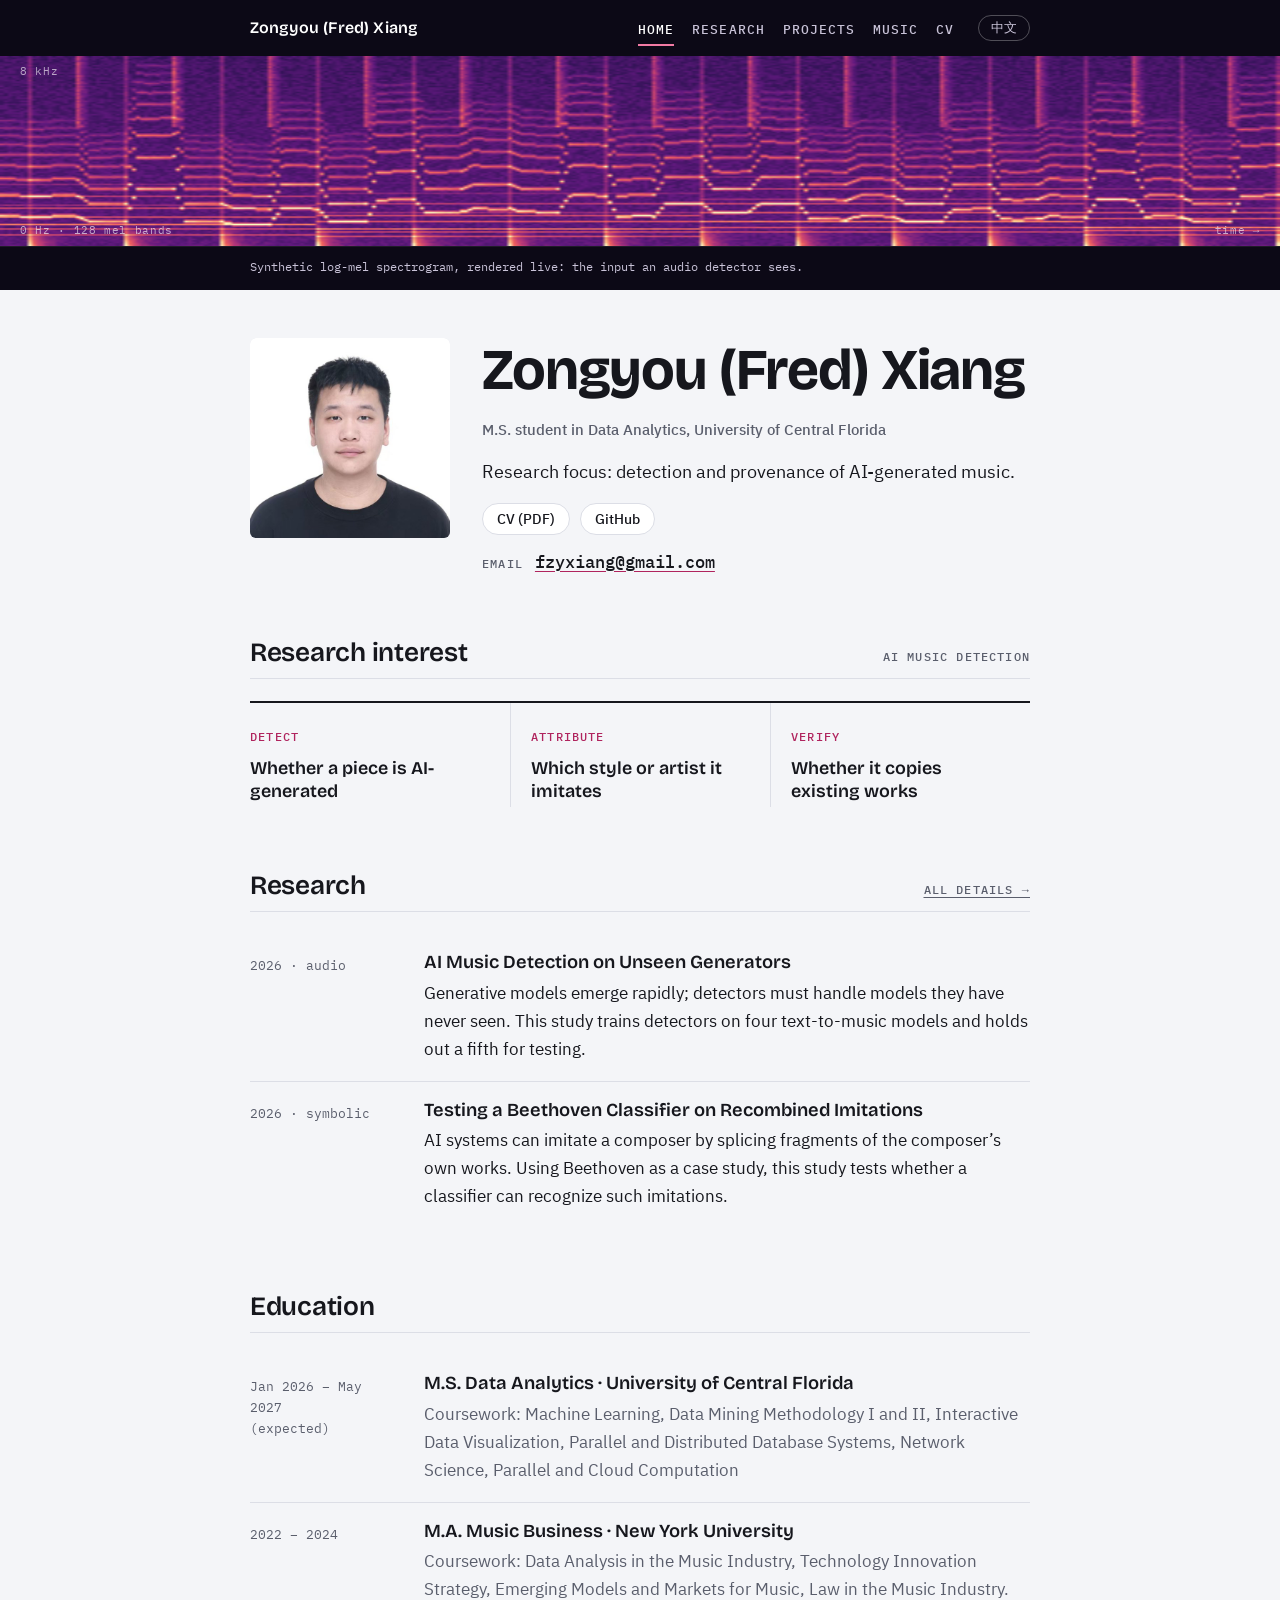
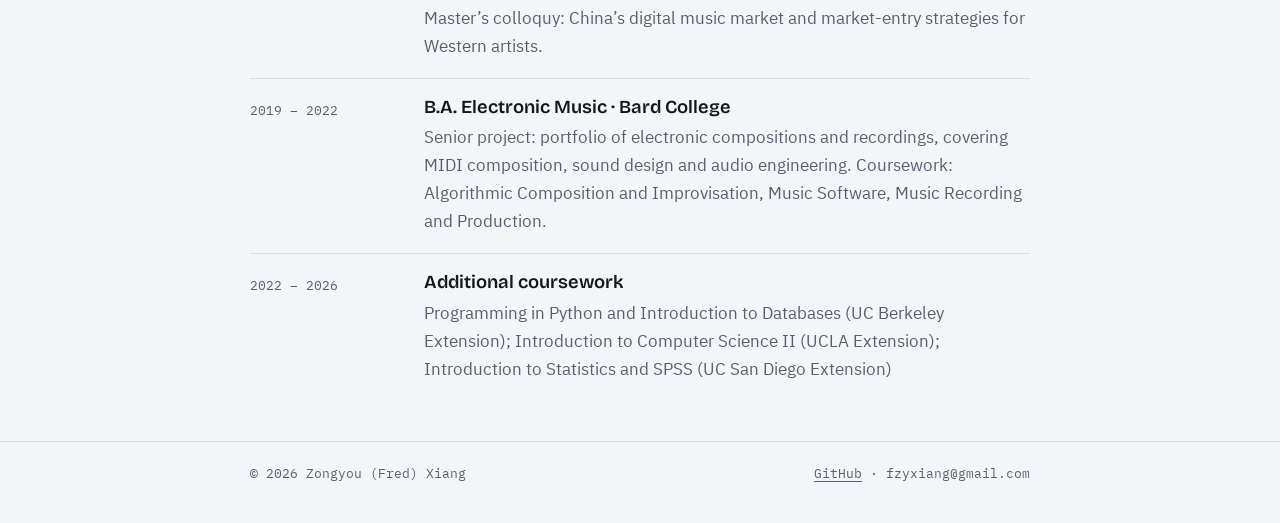
==== commit c2d283a5: "Add files via upload" ====
--- a/index.html
+++ b/index.html
@@ -7,8 +7,8 @@
 <meta name="description" content="Zongyou (Fred) Xiang: M.S. Data Analytics student at UCF researching how to detect AI-generated music, identify whom it imitates, and verify whether it copies existing works.">
 <link rel="alternate" hreflang="zh-CN" href="zh/index.html">
 <link rel="preload" href="assets/fonts/bricolage-grotesque-latin-opsz-normal.woff2" as="font" type="font/woff2" crossorigin>
-<link rel="stylesheet" href="assets/fonts.css?v=20261108f">
-<link rel="stylesheet" href="assets/site.css?v=20261108f">
+<link rel="stylesheet" href="assets/fonts.css?v=20261108g">
+<link rel="stylesheet" href="assets/site.css?v=20261108g">
 </head>
 <body>
 <header class="topbar">
@@ -40,8 +40,8 @@
     <ul class="chips">
       <li><a href="cv.pdf">CV (PDF)</a></li>
       <li><a href="https://github.com/xiangzongyou">GitHub</a></li>
-      <li><span class="mono">fzyxiang@gmail.com</span></li>
     </ul>
+    <p class="email-line"><span class="email-label">Email</span><a href="mailto:fzyxiang@gmail.com">fzyxiang@gmail.com</a></p>
   </div>
 </section>
 
@@ -83,7 +83,7 @@
 
 </main>
 <footer><div class="wrap"><span>© 2026 Zongyou (Fred) Xiang</span><span><a href="https://github.com/xiangzongyou">GitHub</a> · fzyxiang@gmail.com</span></div></footer>
-<script src="assets/spectro.js?v=20261108f"></script>
-<script src="assets/media.js?v=20261108f"></script>
+<script src="assets/spectro.js?v=20261108g"></script>
+<script src="assets/media.js?v=20261108g"></script>
 </body>
 </html>
--- a/assets/site.css
+++ b/assets/site.css
@@ -273,3 +273,9 @@
 .degrees .yrs { font: 400 .82rem var(--mono); color: var(--muted); white-space: nowrap; }
 @media (max-width: 640px) { .degrees li { flex-direction: column; gap: 0; } }
 .study-intro { margin-top: 18px; }
+
+/* home: email on its own line */
+.email-line { display: flex; flex-wrap: wrap; align-items: baseline; gap: 4px 12px; font: 500 1.05rem/1.4 var(--mono); }
+.email-line .email-label { font: 500 .74rem/1 var(--mono); letter-spacing: .1em; text-transform: uppercase; color: var(--muted); }
+.email-line a { color: var(--ink); text-decoration-color: var(--accent); }
+.email-line a:hover { color: var(--accent); }
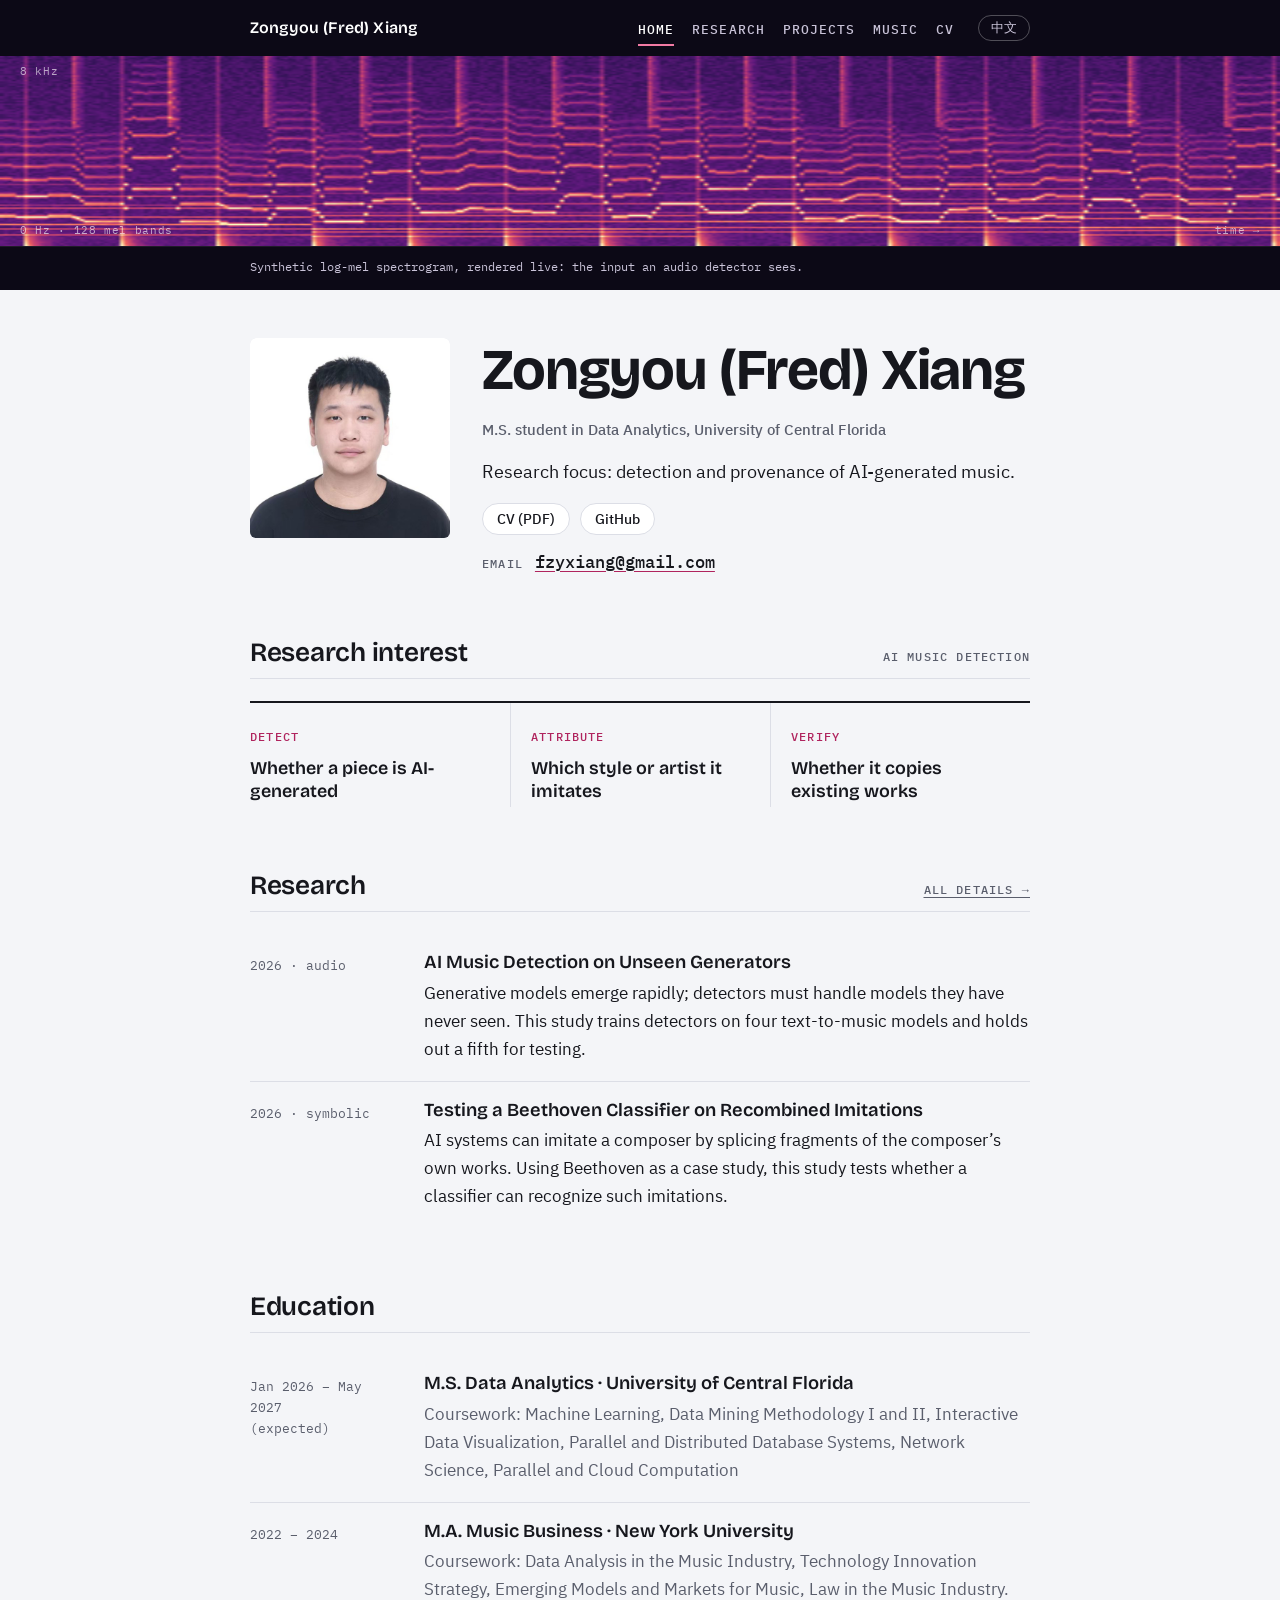
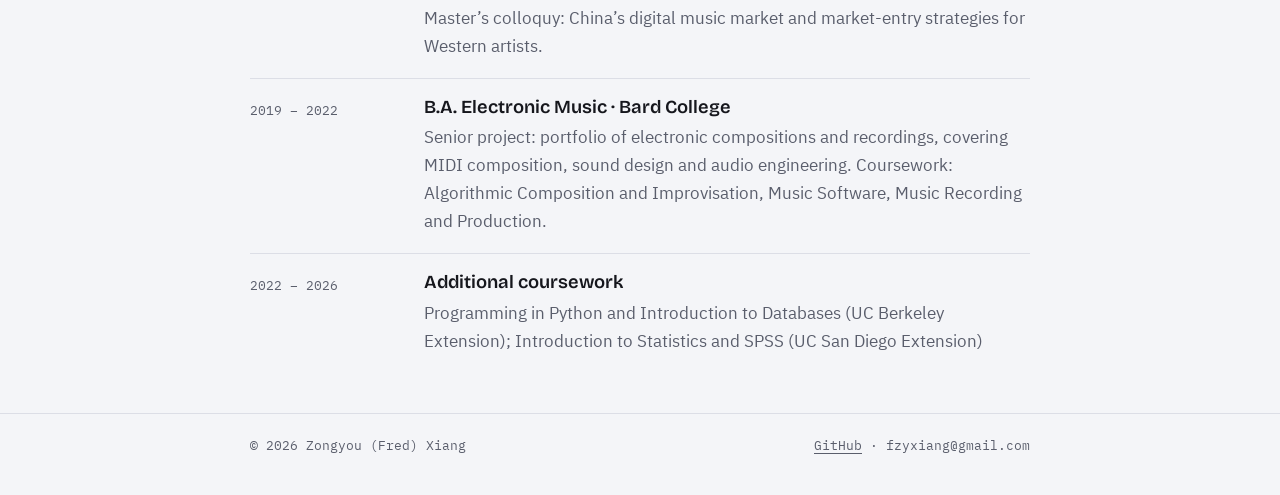
==== commit 1cd98c49: "Add files via upload" ====
--- a/index.html
+++ b/index.html
@@ -78,7 +78,7 @@
   <div class="entry"><div class="when">Jan 2026 – May 2027<br>(expected)</div><div><h3>M.S. Data Analytics · University of Central Florida</h3><p class="muted">Coursework: Machine Learning, Data Mining Methodology I and II, Interactive Data Visualization, Parallel and Distributed Database Systems, Network Science, Parallel and Cloud Computation</p></div></div>
   <div class="entry"><div class="when">2022 – 2024</div><div><h3>M.A. Music Business · New York University</h3><p class="muted">Coursework: Data Analysis in the Music Industry, Technology Innovation Strategy, Emerging Models and Markets for Music, Law in the Music Industry. Master’s colloquy: China’s digital music market and market-entry strategies for Western artists.</p></div></div>
   <div class="entry"><div class="when">2019 – 2022</div><div><h3>B.A. Electronic Music · Bard College</h3><p class="muted">Senior project: portfolio of electronic compositions and recordings, covering MIDI composition, sound design and audio engineering. Coursework: Algorithmic Composition and Improvisation, Music Software, Music Recording and Production.</p></div></div>
-  <div class="entry"><div class="when">2022 – 2026</div><div><h3>Additional coursework</h3><p class="muted">Programming in Python and Introduction to Databases (UC Berkeley Extension); Introduction to Computer Science II (UCLA Extension); Introduction to Statistics and SPSS (UC San Diego Extension)</p></div></div>
+  <div class="entry"><div class="when">2022 – 2026</div><div><h3>Additional coursework</h3><p class="muted">Programming in Python and Introduction to Databases (UC Berkeley Extension); Introduction to Statistics and SPSS (UC San Diego Extension)</p></div></div>
 </section>
 
 </main>
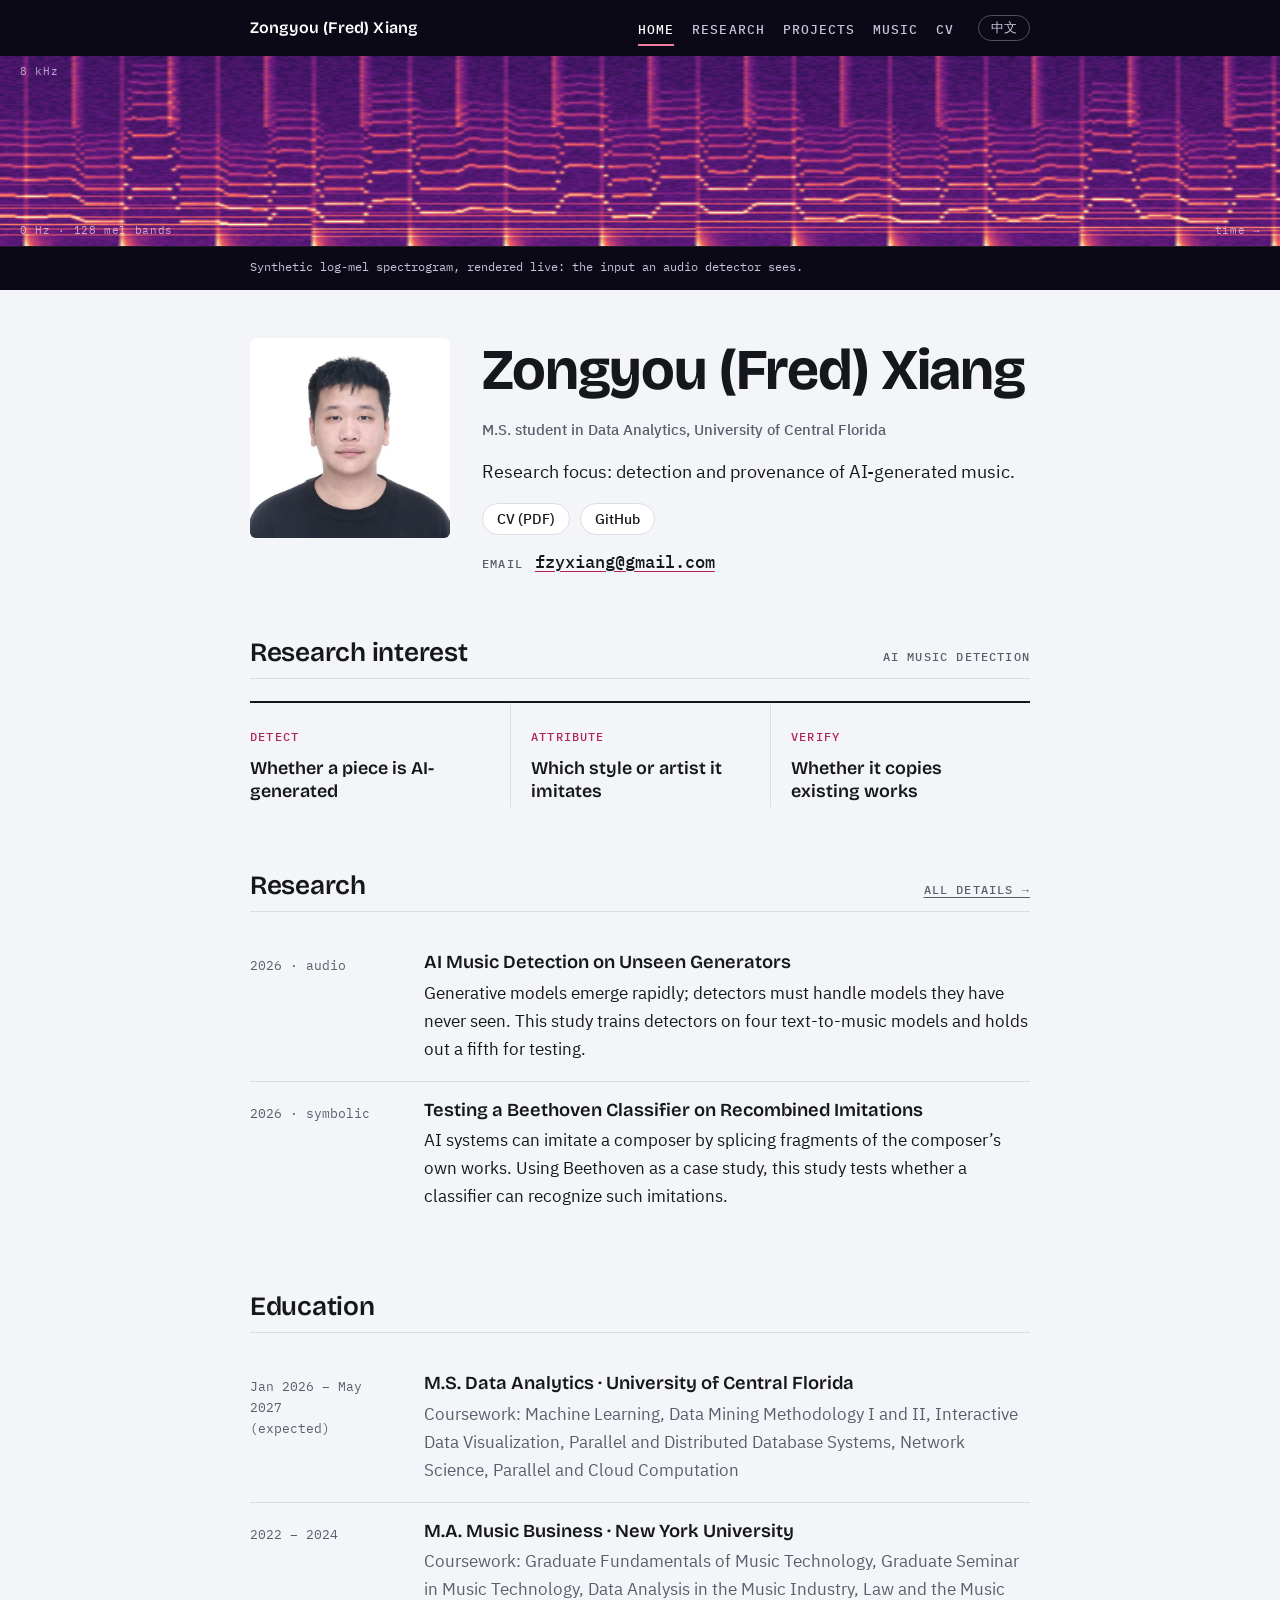
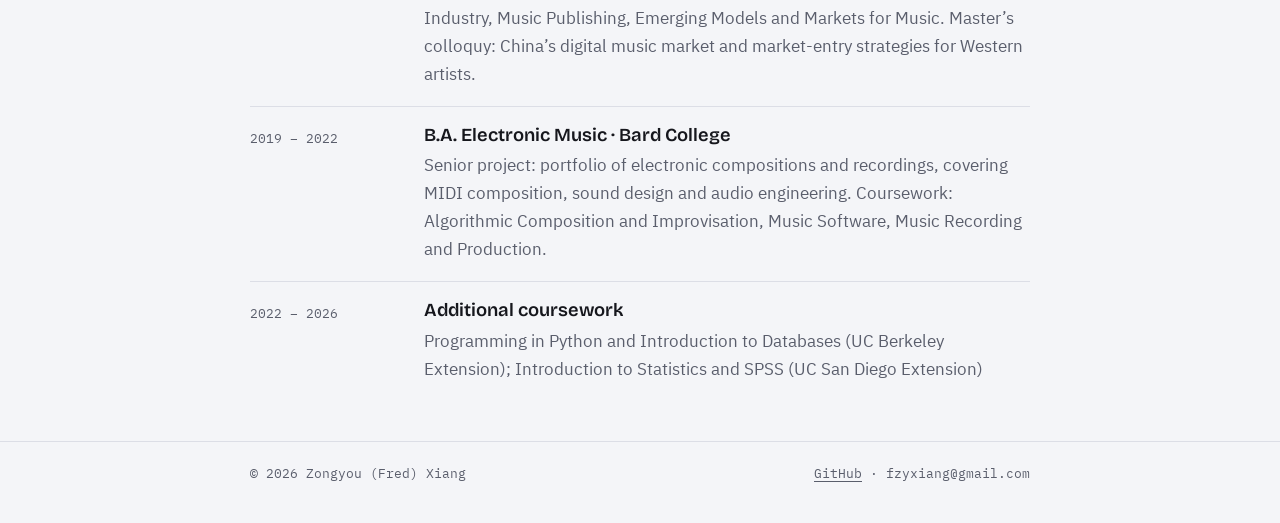
==== commit dd3d874d: "Add files via upload" ====
--- a/index.html
+++ b/index.html
@@ -7,8 +7,8 @@
 <meta name="description" content="Zongyou (Fred) Xiang: M.S. Data Analytics student at UCF researching how to detect AI-generated music, identify whom it imitates, and verify whether it copies existing works.">
 <link rel="alternate" hreflang="zh-CN" href="zh/index.html">
 <link rel="preload" href="assets/fonts/bricolage-grotesque-latin-opsz-normal.woff2" as="font" type="font/woff2" crossorigin>
-<link rel="stylesheet" href="assets/fonts.css?v=20261108g">
-<link rel="stylesheet" href="assets/site.css?v=20261108g">
+<link rel="stylesheet" href="assets/fonts.css?v=20261108h">
+<link rel="stylesheet" href="assets/site.css?v=20261108h">
 </head>
 <body>
 <header class="topbar">
@@ -76,14 +76,14 @@
 <section>
   <div class="section-head"><h2>Education</h2></div>
   <div class="entry"><div class="when">Jan 2026 – May 2027<br>(expected)</div><div><h3>M.S. Data Analytics · University of Central Florida</h3><p class="muted">Coursework: Machine Learning, Data Mining Methodology I and II, Interactive Data Visualization, Parallel and Distributed Database Systems, Network Science, Parallel and Cloud Computation</p></div></div>
-  <div class="entry"><div class="when">2022 – 2024</div><div><h3>M.A. Music Business · New York University</h3><p class="muted">Coursework: Data Analysis in the Music Industry, Technology Innovation Strategy, Emerging Models and Markets for Music, Law in the Music Industry. Master’s colloquy: China’s digital music market and market-entry strategies for Western artists.</p></div></div>
+  <div class="entry"><div class="when">2022 – 2024</div><div><h3>M.A. Music Business · New York University</h3><p class="muted">Coursework: Graduate Fundamentals of Music Technology, Graduate Seminar in Music Technology, Data Analysis in the Music Industry, Law and the Music Industry, Music Publishing, Emerging Models and Markets for Music. Master’s colloquy: China’s digital music market and market-entry strategies for Western artists.</p></div></div>
   <div class="entry"><div class="when">2019 – 2022</div><div><h3>B.A. Electronic Music · Bard College</h3><p class="muted">Senior project: portfolio of electronic compositions and recordings, covering MIDI composition, sound design and audio engineering. Coursework: Algorithmic Composition and Improvisation, Music Software, Music Recording and Production.</p></div></div>
   <div class="entry"><div class="when">2022 – 2026</div><div><h3>Additional coursework</h3><p class="muted">Programming in Python and Introduction to Databases (UC Berkeley Extension); Introduction to Statistics and SPSS (UC San Diego Extension)</p></div></div>
 </section>
 
 </main>
 <footer><div class="wrap"><span>© 2026 Zongyou (Fred) Xiang</span><span><a href="https://github.com/xiangzongyou">GitHub</a> · fzyxiang@gmail.com</span></div></footer>
-<script src="assets/spectro.js?v=20261108g"></script>
-<script src="assets/media.js?v=20261108g"></script>
+<script src="assets/spectro.js?v=20261108h"></script>
+<script src="assets/media.js?v=20261108h"></script>
 </body>
 </html>
